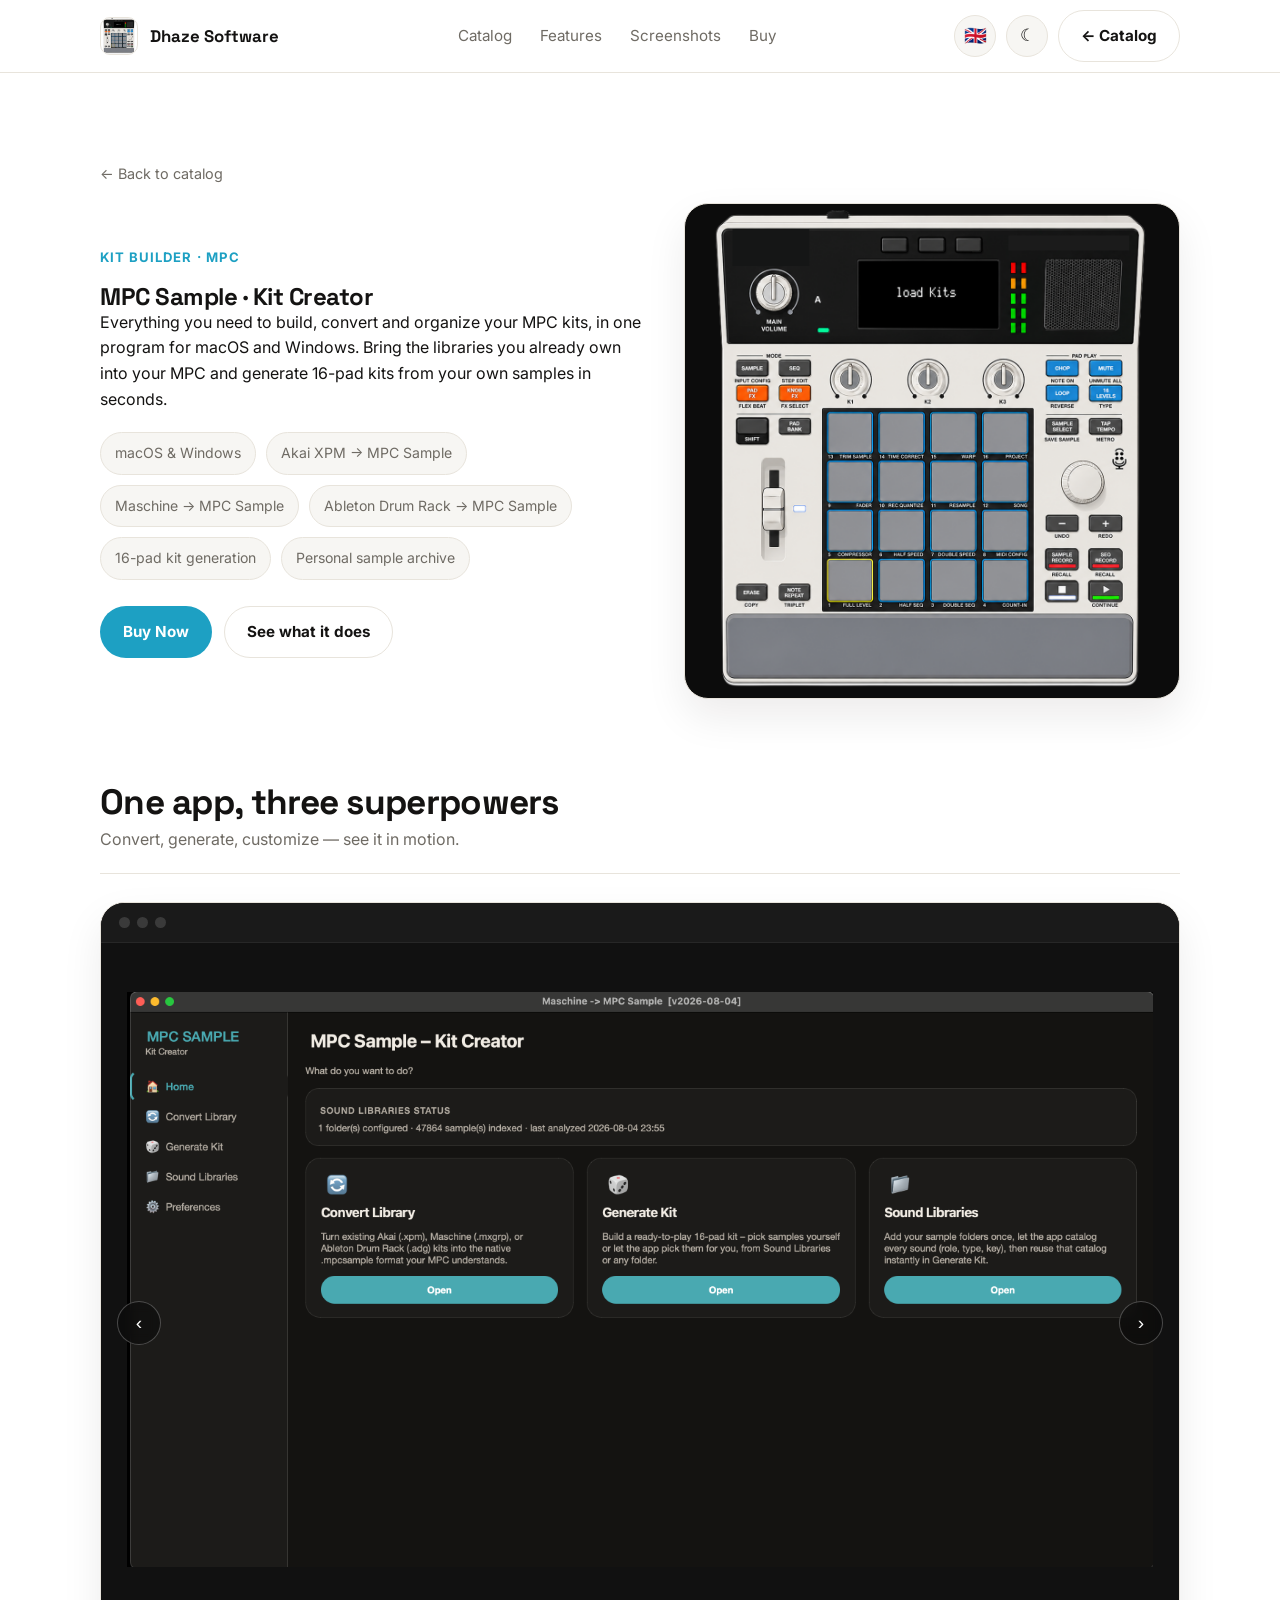
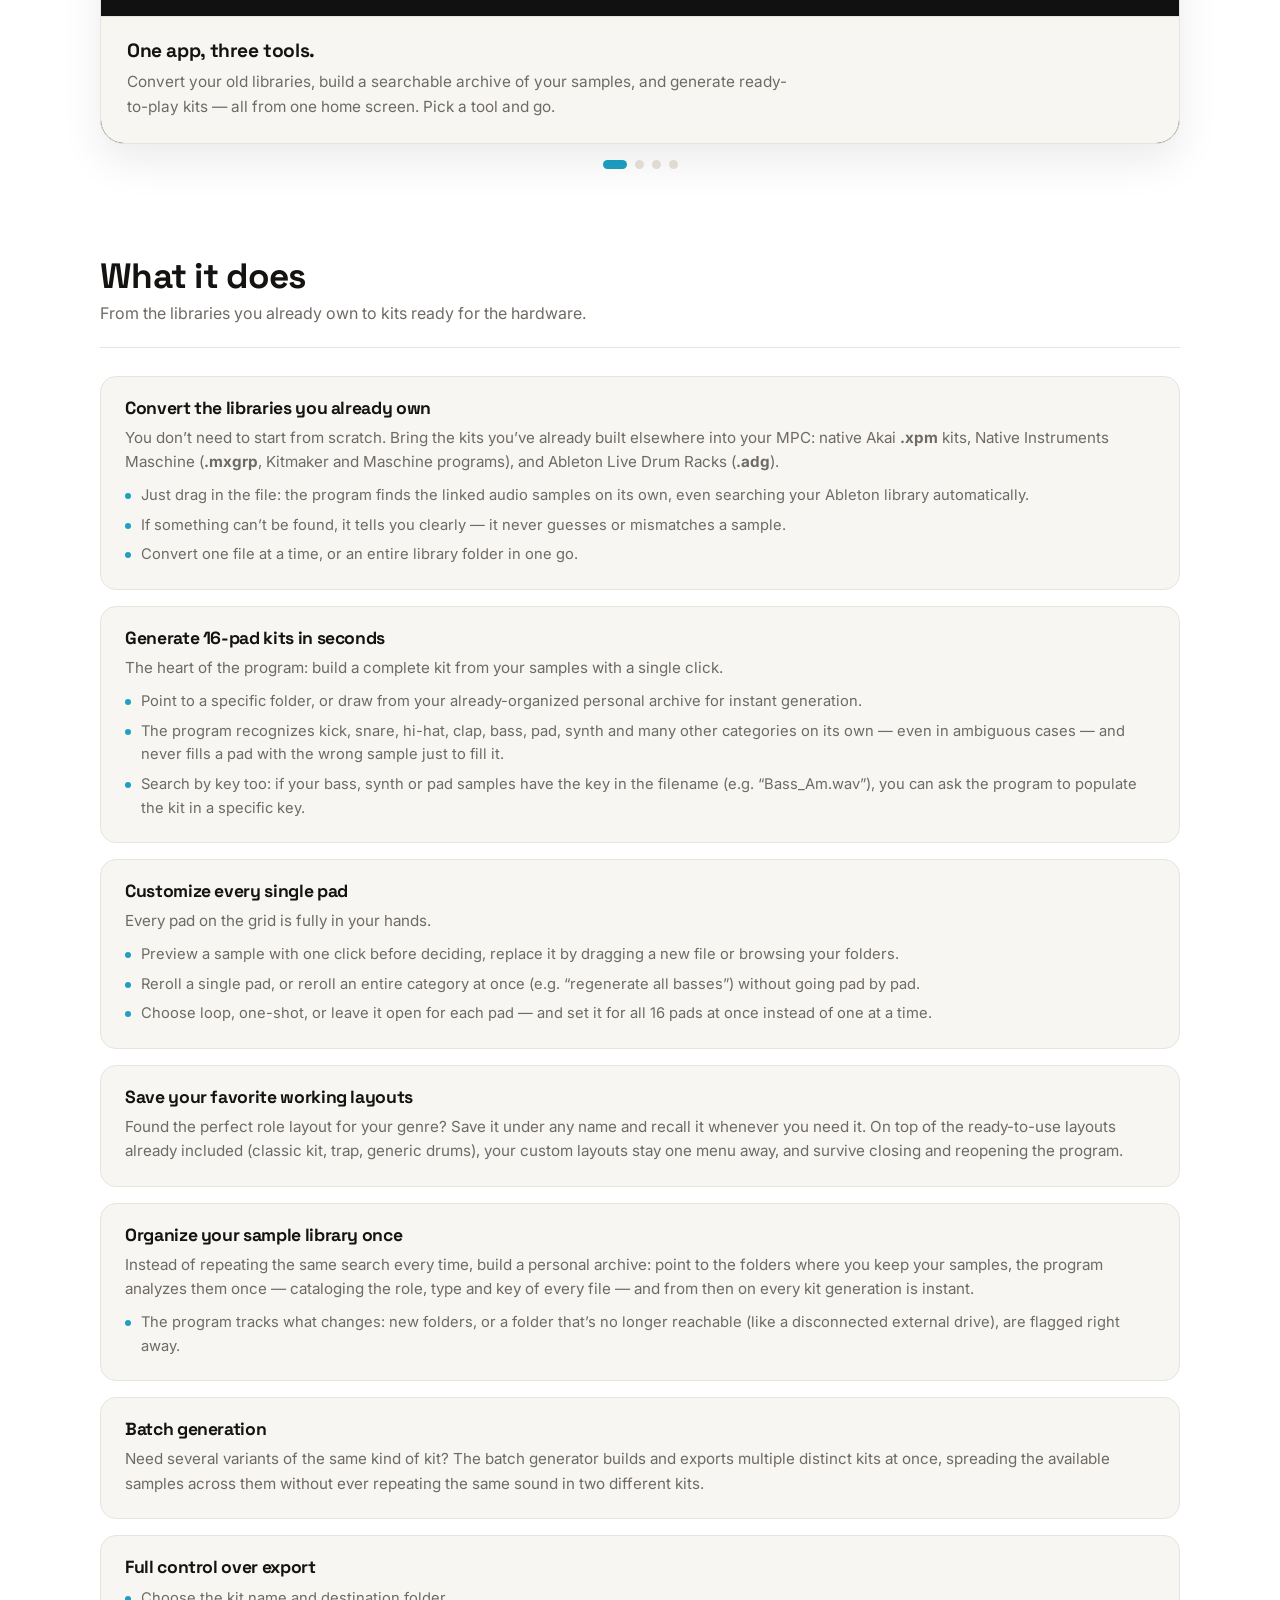
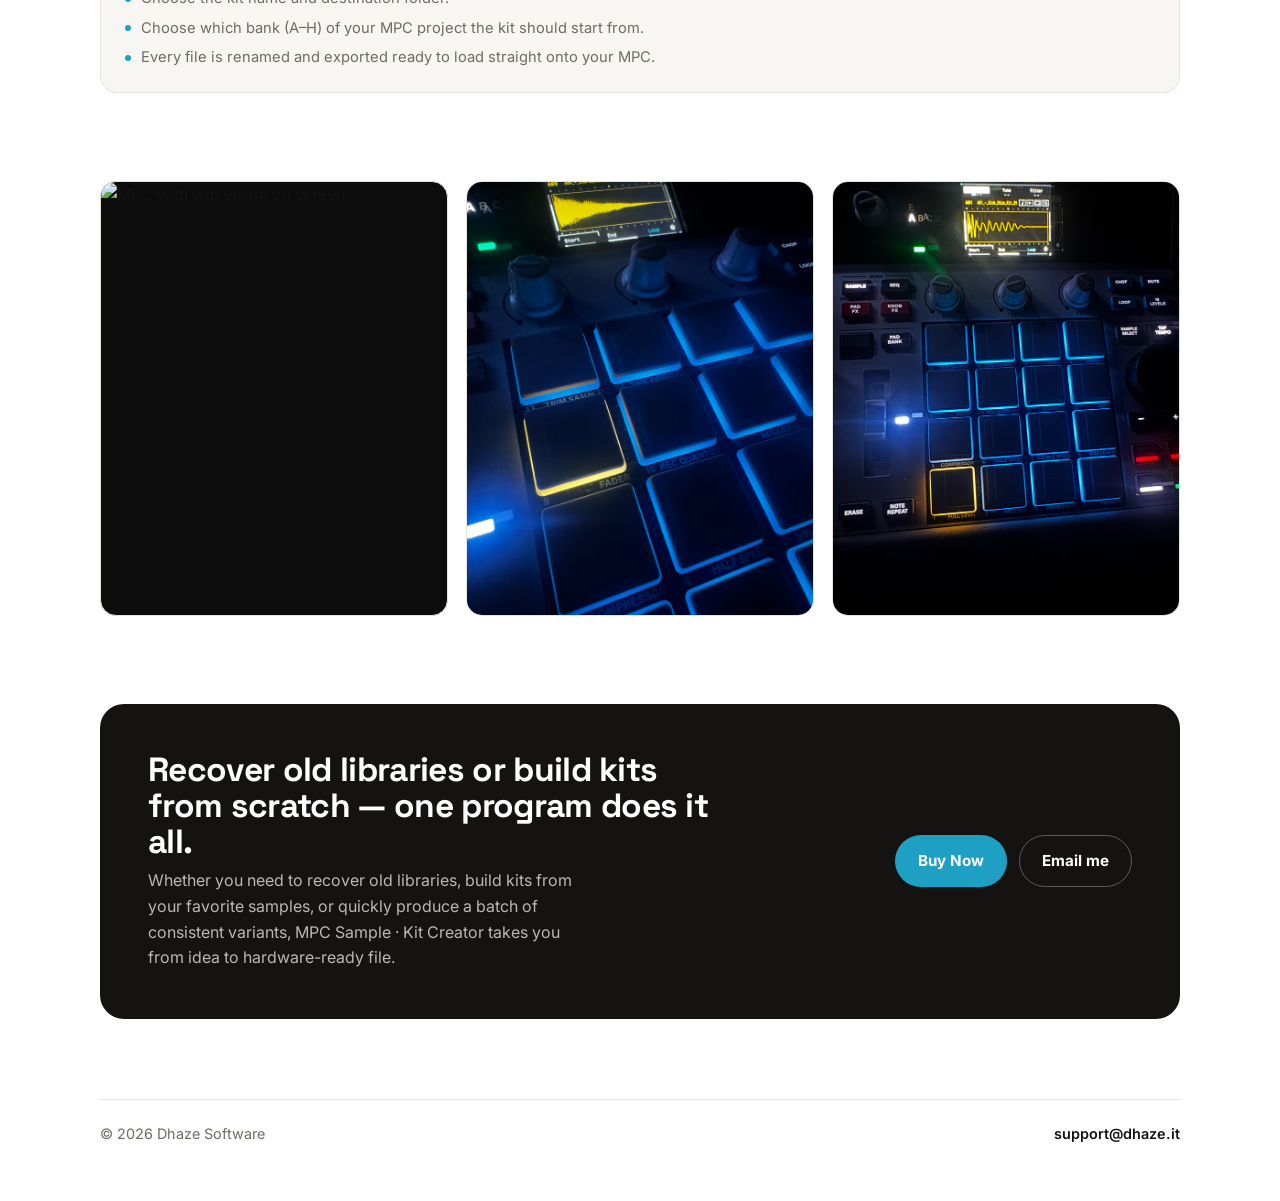
==== mpc-sample-kit-creator.html @ 211a7dbd "Add files via upload" ====
<!DOCTYPE html>
<html lang="en">
<head>
<meta charset="UTF-8" />
<meta name="viewport" content="width=device-width, initial-scale=1.0" />
<title>MPC Sample · Kit Creator — Dhaze Software</title>
<meta name="description" content="Convert libraries from Akai, Maschine and Ableton, generate 16-pad kits in seconds, and organize your sample archive for MPC. For macOS and Windows." />
<link rel="icon" href="assets/logo-mpc-sample-kitmaker.png" />
<link rel="preconnect" href="https://fonts.googleapis.com" />
<link rel="preconnect" href="https://fonts.gstatic.com" crossorigin />
<link href="https://fonts.googleapis.com/css2?family=Inter:wght@400;500;600;700&family=Space+Grotesk:wght@500;600;700&display=swap" rel="stylesheet" />
<link rel="stylesheet" href="style.css" />
<script>
  (function () {
    var saved = localStorage.getItem('theme');
    var theme = saved || (window.matchMedia('(prefers-color-scheme: dark)').matches ? 'dark' : 'light');
    document.documentElement.setAttribute('data-theme', theme);
  })();
</script>
</head>
<body>

<header class="site-header">
  <div class="container nav">
    <a class="brand" href="index.html">
      <img src="assets/logo-mpc-sample-kitmaker.png" alt="Logo" />
      <span>Dhaze Software</span>
    </a>
    <nav class="nav-links">
      <a href="index.html#catalog" data-i18n="common.catalog">Catalog</a>
      <a href="#features" data-i18n="nav.features">Features</a>
      <a href="#screenshots" data-i18n="nav.screenshots">Screenshots</a>
      <a href="#buy" data-i18n="nav.buy">Buy</a>
    </nav>
    <div class="nav-actions">
      <div id="lang-switcher"></div>
      <button class="theme-toggle" id="theme-toggle" type="button" data-i18n-aria="common.themeToggle" aria-label="Toggle dark mode">☾</button>
      <a class="btn btn-outline" href="index.html" data-i18n="common.backCatalog">← Catalog</a>
    </div>
  </div>
</header>

<main>

  <section class="product-hero">
    <div class="container">
      <a class="back-link" href="index.html#catalog" data-i18n="common.backToCatalog">← Back to catalog</a>
      <div class="product-hero-grid">
        <div>
          <div class="kicker" data-i18n="product.hero.kicker">Kit builder · MPC</div>
          <h1>MPC Sample · Kit Creator</h1>
          <p class="lead" data-i18n="product.hero.lead">
            Everything you need to build, convert and organize your MPC kits,
            in one program for macOS and Windows. Bring the libraries you
            already own into your MPC and generate 16-pad kits from your own
            samples in seconds.
          </p>
          <div class="meta-row">
            <span data-i18n="product.meta.macwin">macOS &amp; Windows</span>
            <span data-i18n="product.meta.akai">Akai XPM → MPC Sample</span>
            <span data-i18n="product.meta.maschine">Maschine → MPC Sample</span>
            <span data-i18n="product.meta.ableton">Ableton Drum Rack → MPC Sample</span>
            <span data-i18n="product.meta.kitgen">16-pad kit generation</span>
            <span data-i18n="product.meta.archive">Personal sample archive</span>
          </div>

          <!-- ============================================================
               BUY NOW — opens checkout.html, the purchase page where the
               buyer chooses PayPal (direct) or Bandcamp. Nothing downloads
               automatically from this page anymore.
               To change price/currency/product name/code word/links, edit
               the query string below. All params must stay URL-encoded.
               ============================================================ -->
          <div class="btn-row">
            <a class="btn btn-accent" href="checkout.html?product=MPC%20Sample%20Kit%20Creator&price=29&currency=EUR&paypal=https%3A%2F%2Fpaypal.me%2Fdhaze909%2F29EUR&bandcamp=https%3A%2F%2Fdhaze909.bandcamp.com%2F&back=mpc-sample-kit-creator.html&code=PizzaMPC" data-i18n="common.buyNow">
              Buy Now
            </a>
            <a class="btn btn-outline" href="#features" data-i18n="product.btn.seeWhatItDoes">See what it does</a>
          </div>
        </div>
        <div class="cover-frame">
          <img src="assets/logo-mpc-sample-kitmaker.png" alt="MPC Sample Kit Creator" />
        </div>
      </div>
    </div>
  </section>

  <section class="section" id="screenshots">
    <div class="container">
      <div class="section-head">
        <div>
          <h2 data-i18n="product.screenshots.title">One app, three superpowers</h2>
          <p data-i18n="product.screenshots.subtitle">Convert, generate, customize — see it in motion.</p>
        </div>
      </div>

      <div class="gallery">
        <div class="gallery-window">
          <div class="bar"><span></span><span></span><span></span></div>
          <div class="gallery-stage" id="gallery-stage">
            <!-- Slides are rendered by the script at the bottom of this file
                 from the SLIDES array. To add more screenshots later, just
                 add an entry to SLIDES — no other change needed. -->
          </div>
          <button class="gallery-arrow prev" id="gallery-prev" type="button" data-i18n-aria="product.gallery.prevAria" aria-label="Previous screenshot">‹</button>
          <button class="gallery-arrow next" id="gallery-next" type="button" data-i18n-aria="product.gallery.nextAria" aria-label="Next screenshot">›</button>
          <div class="gallery-caption" id="gallery-caption"></div>
        </div>
        <div class="gallery-dots" id="gallery-dots"></div>
      </div>

      <!-- VIDEO_PLACEHOLDER: a short tutorial video will go right here,
           directly under the gallery. Drop the embed/player markup in this
           spot when it's ready — no other section needs to change. -->

    </div>
  </section>

  <section class="section" id="features">
    <div class="container">
      <div class="section-head">
        <div>
          <h2 data-i18n="product.features.title">What it does</h2>
          <p data-i18n="product.features.subtitle">From the libraries you already own to kits ready for the hardware.</p>
        </div>
      </div>

      <div class="feature-list">

        <article class="feature-item">
          <h3 data-i18n="product.feature1.title">Convert the libraries you already own</h3>
          <p data-i18n-html="product.feature1.body">
            You don't need to start from scratch. Bring the kits you've already
            built elsewhere into your MPC: native Akai <strong>.xpm</strong> kits,
            Native Instruments Maschine (<strong>.mxgrp</strong>, Kitmaker and
            Maschine programs), and Ableton Live Drum Racks (<strong>.adg</strong>).
          </p>
          <ul>
            <li data-i18n="product.feature1.li1">Just drag in the file: the program finds the linked audio samples on its own, even searching your Ableton library automatically.</li>
            <li data-i18n="product.feature1.li2">If something can't be found, it tells you clearly — it never guesses or mismatches a sample.</li>
            <li data-i18n="product.feature1.li3">Convert one file at a time, or an entire library folder in one go.</li>
          </ul>
        </article>

        <article class="feature-item">
          <h3 data-i18n="product.feature2.title">Generate 16-pad kits in seconds</h3>
          <p data-i18n="product.feature2.body">The heart of the program: build a complete kit from your samples with a single click.</p>
          <ul>
            <li data-i18n="product.feature2.li1">Point to a specific folder, or draw from your already-organized personal archive for instant generation.</li>
            <li data-i18n="product.feature2.li2">The program recognizes kick, snare, hi-hat, clap, bass, pad, synth and many other categories on its own — even in ambiguous cases — and never fills a pad with the wrong sample just to fill it.</li>
            <li data-i18n="product.feature2.li3">Search by key too: if your bass, synth or pad samples have the key in the filename (e.g. "Bass_Am.wav"), you can ask the program to populate the kit in a specific key.</li>
          </ul>
        </article>

        <article class="feature-item">
          <h3 data-i18n="product.feature3.title">Customize every single pad</h3>
          <p data-i18n="product.feature3.body">Every pad on the grid is fully in your hands.</p>
          <ul>
            <li data-i18n="product.feature3.li1">Preview a sample with one click before deciding, replace it by dragging a new file or browsing your folders.</li>
            <li data-i18n="product.feature3.li2">Reroll a single pad, or reroll an entire category at once (e.g. "regenerate all basses") without going pad by pad.</li>
            <li data-i18n="product.feature3.li3">Choose loop, one-shot, or leave it open for each pad — and set it for all 16 pads at once instead of one at a time.</li>
          </ul>
        </article>

        <article class="feature-item">
          <h3 data-i18n="product.feature4.title">Save your favorite working layouts</h3>
          <p data-i18n="product.feature4.body">
            Found the perfect role layout for your genre? Save it under any name
            and recall it whenever you need it. On top of the ready-to-use layouts
            already included (classic kit, trap, generic drums), your custom
            layouts stay one menu away, and survive closing and reopening the
            program.
          </p>
        </article>

        <article class="feature-item">
          <h3 data-i18n="product.feature5.title">Organize your sample library once</h3>
          <p data-i18n="product.feature5.body">
            Instead of repeating the same search every time, build a personal
            archive: point to the folders where you keep your samples, the
            program analyzes them once — cataloging the role, type and key of
            every file — and from then on every kit generation is instant.
          </p>
          <ul>
            <li data-i18n="product.feature5.li1">The program tracks what changes: new folders, or a folder that's no longer reachable (like a disconnected external drive), are flagged right away.</li>
          </ul>
        </article>

        <article class="feature-item">
          <h3 data-i18n="product.feature6.title">Batch generation</h3>
          <p data-i18n="product.feature6.body">
            Need several variants of the same kind of kit? The batch generator
            builds and exports multiple distinct kits at once, spreading the
            available samples across them without ever repeating the same sound
            in two different kits.
          </p>
        </article>

        <article class="feature-item">
          <h3 data-i18n="product.feature7.title">Full control over export</h3>
          <ul>
            <li data-i18n="product.feature7.li1">Choose the kit name and destination folder.</li>
            <li data-i18n="product.feature7.li2">Choose which bank (A–H) of your MPC project the kit should start from.</li>
            <li data-i18n="product.feature7.li3">Every file is renamed and exported ready to load straight onto your MPC.</li>
          </ul>
        </article>

      </div>
    </div>
  </section>

  <section class="section">
    <div class="container">
      <div class="photo-strip">
        <figure><img src="assets/IMG_2386.jpg" alt="MPC with waveform on screen" loading="lazy" /></figure>
        <figure><img src="assets/IMG_2390.jpg" alt="MPC pads lit up, close-up" loading="lazy" /></figure>
        <figure><img src="assets/IMG_2391.jpg" alt="MPC pad grid and knobs" loading="lazy" /></figure>
      </div>
    </div>
  </section>

  <section class="section" id="buy">
    <div class="container">
      <div class="cta-band">
        <div>
          <h2 data-i18n="product.buy.title">Recover old libraries or build kits from scratch — one program does it all.</h2>
          <p data-i18n="product.buy.desc">
            Whether you need to recover old libraries, build kits from your
            favorite samples, or quickly produce a batch of consistent variants,
            MPC Sample · Kit Creator takes you from idea to hardware-ready file.
          </p>
        </div>
        <div class="btn-row" style="margin-top:0;">
          <a class="btn btn-accent" href="checkout.html?product=MPC%20Sample%20Kit%20Creator&price=29&currency=EUR&paypal=https%3A%2F%2Fpaypal.me%2Fdhaze909%2F29EUR&bandcamp=https%3A%2F%2Fdhaze909.bandcamp.com%2F&back=mpc-sample-kit-creator.html&code=PizzaMPC" data-i18n="common.buyNow">Buy Now</a>
          <a class="btn btn-outline" href="mailto:support@dhaze.it?subject=MPC%20Sample%20Kit%20Creator" data-i18n="product.buy.email">Email me</a>
        </div>
      </div>
    </div>
  </section>

</main>

<footer>
  <div class="container footer-row">
    <div>© <span id="year"></span> Dhaze Software</div>
    <div><a href="mailto:support@dhaze.it">support@dhaze.it</a></div>
  </div>
</footer>

<script src="i18n.js"></script>
<script>document.getElementById('year').textContent = new Date().getFullYear();</script>
<script>
  (function () {
    var btn = document.getElementById('theme-toggle');
    if (!btn) return;
    function sync() {
      btn.textContent = document.documentElement.getAttribute('data-theme') === 'dark' ? '☀' : '☾';
    }
    btn.addEventListener('click', function () {
      var next = document.documentElement.getAttribute('data-theme') === 'dark' ? 'light' : 'dark';
      document.documentElement.setAttribute('data-theme', next);
      localStorage.setItem('theme', next);
      sync();
    });
    sync();
  })();
</script>

<script>
  (function () {
    // ============================================================
    // SCREENSHOT GALLERY
    // Add more screenshots any time by adding an entry to SLIDES:
    //   { image: 'assets/your-file.png', alt: '...', title: '...', caption: '...' }
    // Everything else (dots, arrows, autoplay) updates automatically.
    // ============================================================
    // Each slide sources its text from i18n.js by key, so it's translated
    // automatically. To add a screenshot, add a new slideN key set to the
    // TRANSLATIONS object in i18n.js (alt/title/caption, in every language),
    // then add an entry here pointing to those keys.
    const SLIDES = [
      { image: 'assets/Screenshot%202026-08-05%20alle%2000.00.10.png', altKey: 'product.slide1.alt', titleKey: 'product.slide1.title', captionKey: 'product.slide1.caption' },
      { image: 'assets/Screenshot%202026-08-05%20alle%2000.00.22.png', altKey: 'product.slide2.alt', titleKey: 'product.slide2.title', captionKey: 'product.slide2.caption' },
      { image: 'assets/Screenshot%202026-08-05%20alle%2000.00.52.png', altKey: 'product.slide3.alt', titleKey: 'product.slide3.title', captionKey: 'product.slide3.caption' },
      { image: 'assets/Screenshot%202026-08-05%20alle%2000.00.37.png', altKey: 'product.slide4.alt', titleKey: 'product.slide4.title', captionKey: 'product.slide4.caption' }
    ];

    function tr(key) {
      return window.I18N ? window.I18N.t(key, window.I18N.getLang()) : key;
    }

    const stage = document.getElementById('gallery-stage');
    const captionBox = document.getElementById('gallery-caption');
    const dotsBox = document.getElementById('gallery-dots');
    const prevBtn = document.getElementById('gallery-prev');
    const nextBtn = document.getElementById('gallery-next');
    if (!stage) return;

    let current = 0;
    let timer = null;

    const imgEls = [];

    SLIDES.forEach((slide, i) => {
      const el = document.createElement('div');
      el.className = 'gallery-slide' + (i === 0 ? ' active' : '');
      const img = document.createElement('img');
      img.src = slide.image;
      img.alt = tr(slide.altKey);
      img.loading = 'lazy';
      el.appendChild(img);
      stage.appendChild(el);
      imgEls.push(img);

      const dot = document.createElement('button');
      dot.type = 'button';
      dot.className = 'gallery-dot' + (i === 0 ? ' active' : '');
      dot.setAttribute('aria-label', tr('common.goToSlide').replace('{n}', i + 1));
      dot.addEventListener('click', () => goTo(i));
      dotsBox.appendChild(dot);
    });

    const slideEls = stage.querySelectorAll('.gallery-slide');
    const dotEls = dotsBox.querySelectorAll('.gallery-dot');

    function render() {
      slideEls.forEach((el, i) => el.classList.toggle('active', i === current));
      dotEls.forEach((el, i) => el.classList.toggle('active', i === current));
      captionBox.innerHTML = '<h3>' + tr(SLIDES[current].titleKey) + '</h3><p>' + tr(SLIDES[current].captionKey) + '</p>';
    }

    function refreshLangSensitiveParts() {
      imgEls.forEach((img, i) => { img.alt = tr(SLIDES[i].altKey); });
      dotEls.forEach((dot, i) => { dot.setAttribute('aria-label', tr('common.goToSlide').replace('{n}', i + 1)); });
      render();
    }

    document.addEventListener('langchange', refreshLangSensitiveParts);

    function goTo(i) {
      current = (i + SLIDES.length) % SLIDES.length;
      render();
      restart();
    }

    function next() { goTo(current + 1); }
    function prev() { goTo(current - 1); }

    function restart() {
      if (timer) clearInterval(timer);
      timer = setInterval(next, 4500);
    }

    prevBtn.addEventListener('click', prev);
    nextBtn.addEventListener('click', next);
    render();
    restart();
  })();
</script>
</body>
</html>
---- style.css ----
/* =========================================================
   Design system — stile minimale Bandcamp / Gumroad
   Un solo foglio di stile condiviso da tutte le pagine del sito.
   ========================================================= */

:root{
  --bg:#ffffff;
  --surface:#f7f6f3;
  --surface-2:#f0eee8;
  --ink:#141312;
  --muted:#6f6b64;
  --faint:#9a958c;
  --line:#e8e4dc;
  --accent:#1da0c3;
  --accent-ink:#ffffff;
  --accent-soft:#e4f4f8;
  --contrast-bg:#141312;
  --contrast-ink:#ffffff;
  --radius-sm:10px;
  --radius-md:16px;
  --radius-lg:24px;
  --shadow-sm:0 2px 10px rgba(20,19,18,.05);
  --shadow-md:0 18px 40px rgba(20,19,18,.08);
  --maxw:1080px;
  --font-body:'Inter', -apple-system, BlinkMacSystemFont, 'Segoe UI', Helvetica, Arial, sans-serif;
  --font-display:'Space Grotesk', var(--font-body);
}

/* ---------- dark theme ---------- */
[data-theme="dark"]{
  --bg:#131211;
  --surface:#1c1b18;
  --surface-2:#242220;
  --ink:#f3f1ec;
  --muted:#aca79e;
  --faint:#78736a;
  --line:rgba(243,241,236,.12);
  --accent:#3fc4e0;
  --accent-ink:#08181b;
  --accent-soft:rgba(63,196,224,.16);
  --contrast-bg:#050505;
  --contrast-ink:#ffffff;
  --shadow-sm:0 4px 16px rgba(0,0,0,.35);
  --shadow-md:0 22px 54px rgba(0,0,0,.5);
}

*{ box-sizing:border-box; }
html{ scroll-behavior:smooth; }
body{
  margin:0;
  background:var(--bg);
  color:var(--ink);
  font-family:var(--font-body);
  line-height:1.6;
  -webkit-font-smoothing:antialiased;
  transition:background .2s ease, color .2s ease;
}
img{ max-width:100%; display:block; }
a{ color:inherit; text-decoration:none; }
h1,h2,h3,h4{ font-family:var(--font-display); letter-spacing:-.02em; line-height:1.08; margin:0; }
p{ margin:0; }
ul{ margin:0; padding:0; list-style:none; }

.container{ width:min(calc(100% - 40px), var(--maxw)); margin:0 auto; }

/* ---------- header ---------- */
.site-header{
  position:sticky; top:0; z-index:30;
  background:color-mix(in srgb, var(--bg) 88%, transparent);
  backdrop-filter:blur(10px);
  border-bottom:1px solid var(--line);
}
.nav{
  display:flex; align-items:center; justify-content:space-between;
  min-height:72px; gap:20px;
}
.brand{ display:flex; align-items:center; gap:12px; font-weight:700; font-family:var(--font-display); font-size:1.05rem; }
.brand img{
  width:38px; height:38px; object-fit:cover; border-radius:10px;
  border:1px solid var(--line);
}
.nav-links{ display:flex; gap:28px; font-size:.95rem; color:var(--muted); }
.nav-links a:hover{ color:var(--ink); }
.nav-actions{ display:flex; align-items:center; gap:10px; }

.theme-toggle{
  width:42px; height:42px; border-radius:50%; border:1px solid var(--line);
  background:var(--surface); color:var(--ink); cursor:pointer;
  display:grid; place-items:center; font-size:1.05rem; line-height:1;
  transition:.15s ease;
}
.theme-toggle:hover{ border-color:var(--accent); color:var(--accent); }

/* ---------- language switcher ---------- */
.lang-switcher{ position:relative; }
.lang-btn{
  width:42px; height:42px; border-radius:50%; border:1px solid var(--line);
  background:var(--surface); cursor:pointer;
  display:grid; place-items:center; font-size:1.15rem; line-height:1;
  transition:.15s ease;
}
.lang-btn:hover{ border-color:var(--accent); }
.lang-menu{
  position:absolute; top:calc(100% + 8px); right:0; z-index:40;
  background:var(--surface); border:1px solid var(--line); border-radius:14px;
  box-shadow:var(--shadow-md); padding:6px; min-width:168px;
  display:flex; flex-direction:column; gap:2px;
  opacity:0; visibility:hidden; transform:translateY(-6px);
  transition:.15s ease;
}
.lang-switcher.open .lang-menu{ opacity:1; visibility:visible; transform:translateY(0); }
.lang-option{
  display:flex; align-items:center; gap:10px; width:100%;
  padding:9px 10px; border-radius:9px; border:none; background:transparent;
  color:var(--ink); font-family:inherit; font-size:.9rem; font-weight:600;
  text-align:left; cursor:pointer; transition:.12s ease;
}
.lang-option:hover{ background:var(--surface-2); }
.lang-option.active{ background:var(--accent-soft); color:var(--accent); }
.lang-flag{ font-size:1.1rem; line-height:1; }

/* ---------- buttons ---------- */
.btn{
  display:inline-flex; align-items:center; justify-content:center; gap:8px;
  padding:13px 22px; border-radius:999px; font-weight:700; font-size:.95rem;
  border:1px solid transparent; cursor:pointer; transition:.15s ease;
}
.btn-primary{ background:var(--contrast-bg); color:var(--contrast-ink); }
.btn-primary:hover{ filter:brightness(1.2); transform:translateY(-1px); }
.btn-outline{ background:transparent; border-color:var(--line); color:var(--ink); }
.btn-outline:hover{ border-color:var(--ink); }
.btn-accent{ background:var(--accent); color:var(--accent-ink); }
.btn-accent:hover{ filter:brightness(.94); transform:translateY(-1px); }

/* ---------- hero ---------- */
.hero{ padding:clamp(56px,9vw,104px) 0 48px; }
.kicker{
  display:inline-flex; align-items:center; gap:8px;
  font-size:.82rem; font-weight:700; letter-spacing:.08em; text-transform:uppercase;
  color:var(--accent); margin-bottom:16px;
}
.hero h1{ font-size:clamp(2.4rem,5.4vw,4rem); max-width:16ch; }
.hero p.lead{
  margin-top:18px; color:var(--muted); font-size:1.08rem; max-width:56ch;
}

/* ---------- section head ---------- */
.section{ padding:44px 0; }
.section-head{
  display:flex; align-items:flex-end; justify-content:space-between; gap:20px;
  margin-bottom:28px; border-bottom:1px solid var(--line); padding-bottom:20px;
}
.section-head h2{ font-size:clamp(1.6rem,3vw,2.2rem); }
.section-head p{ color:var(--muted); margin-top:6px; }

/* ---------- product grid ---------- */
.product-grid{
  display:grid; grid-template-columns:repeat(3,1fr); gap:22px;
}
.product-card{
  display:flex; flex-direction:column;
  background:var(--surface);
  border:1px solid var(--line);
  border-radius:var(--radius-lg);
  overflow:hidden;
  transition:.18s ease;
}
a.product-card:hover{
  transform:translateY(-4px);
  box-shadow:var(--shadow-md);
  border-color:#d8d3c8;
}
.product-card .art{
  position:relative;
  aspect-ratio:1/1; width:100%; overflow:hidden; background:#101010;
  border-bottom:1px solid var(--line);
}
.product-card .art img{ width:100%; height:100%; object-fit:cover; }
.price-badge{
  position:absolute; top:14px; right:14px; z-index:2;
  padding:7px 13px; border-radius:999px; font-weight:700; font-size:.85rem;
  background:rgba(20,19,18,.85); color:#fff; backdrop-filter:blur(6px);
}
.product-card .art.placeholder-art{
  display:grid; place-items:center; color:var(--faint);
  font-size:2.4rem; font-family:var(--font-display); background:var(--surface-2);
}
.product-info{ padding:20px 22px 24px; display:flex; flex-direction:column; gap:10px; flex:1; }
.product-info h3{ font-size:1.15rem; }
.product-info p{ color:var(--muted); font-size:.93rem; }
.tag{
  align-self:flex-start; margin-top:auto;
  padding:6px 12px; border-radius:999px; font-size:.78rem; font-weight:700;
  background:var(--accent-soft); color:#0d6b80; letter-spacing:.01em;
}
.tag-row{ display:flex; flex-wrap:wrap; gap:8px; margin-top:auto; }
.tag-row .tag{ margin-top:0; }
.product-card.placeholder{ opacity:.75; }
.product-card.placeholder .product-info p{ color:var(--faint); }

/* ---------- about / info ---------- */
.about-grid{ display:grid; grid-template-columns:1.1fr .9fr; gap:32px; align-items:start; }
.about-card{
  background:var(--surface); border:1px solid var(--line); border-radius:var(--radius-lg);
  padding:26px;
}
.about-card h3{ font-size:1.05rem; margin-bottom:8px; }
.about-card p{ color:var(--muted); font-size:.95rem; }

/* ---------- contact form ---------- */
.contact-form{
  display:grid; gap:18px; max-width:560px;
  background:var(--surface); border:1px solid var(--line); border-radius:var(--radius-lg);
  padding:28px;
}
.form-row{ display:grid; gap:8px; }
.form-row label{ font-size:.88rem; font-weight:700; color:var(--muted); }
.form-row input, .form-row textarea{
  font:inherit; font-size:.96rem; color:var(--ink); background:var(--bg);
  border:1px solid var(--line); border-radius:var(--radius-sm); padding:12px 14px;
  resize:vertical; transition:.15s ease;
}
.form-row input:focus, .form-row textarea:focus{
  outline:none; border-color:var(--accent); box-shadow:0 0 0 3px var(--accent-soft);
}
.contact-form .btn{ justify-self:start; }
.form-status{ font-size:.9rem; margin:0; min-height:1.2em; }
.form-status.ok{ color:#1a8a4a; }
[data-theme="dark"] .form-status.ok{ color:#4fd487; }
.form-status.err{ color:#c0392b; }
[data-theme="dark"] .form-status.err{ color:#ff8a75; }

/* ---------- footer ---------- */
footer{ padding:36px 0 56px; }
.footer-row{
  border-top:1px solid var(--line); padding-top:22px;
  display:flex; justify-content:space-between; flex-wrap:wrap; gap:14px;
  color:var(--muted); font-size:.9rem;
}
.footer-row a{ color:var(--ink); font-weight:600; }
.footer-row a:hover{ color:var(--accent); }

/* ---------- product detail page ---------- */
.product-hero{ padding:clamp(48px,8vw,88px) 0 40px; }
.product-hero-grid{ display:grid; grid-template-columns:1.05fr .95fr; gap:36px; align-items:center; }
.cover-frame{
  border:1px solid var(--line); border-radius:var(--radius-lg); overflow:hidden;
  background:#0c0c0c; box-shadow:var(--shadow-md); aspect-ratio:1/1;
}
.cover-frame img{ width:100%; height:100%; object-fit:cover; }
.back-link{ display:inline-flex; align-items:center; gap:8px; color:var(--muted); font-size:.9rem; margin-bottom:18px; }
.back-link:hover{ color:var(--ink); }
.meta-row{ display:flex; flex-wrap:wrap; gap:10px; margin-top:20px; }
.meta-row span{
  padding:9px 14px; border-radius:999px; background:var(--surface); border:1px solid var(--line);
  font-size:.88rem; color:var(--muted);
}
.btn-row{ display:flex; align-items:center; gap:12px; flex-wrap:wrap; margin-top:26px; }
.note-text{ color:var(--muted); font-size:.85rem; margin-top:12px; }
.price{ font-family:var(--font-display); font-weight:700; font-size:1.4rem; }
.price small{ font-family:var(--font-body); font-weight:500; color:var(--muted); font-size:.85rem; }

/* ---------- callout (visible delivery info) ---------- */
.callout{
  margin-top:20px; padding:18px 20px; border-radius:var(--radius-md);
  background:var(--accent-soft); border:1px solid rgba(29,160,195,.28);
  font-size:.93rem; color:var(--ink); display:flex; gap:12px; align-items:flex-start;
}
.callout .callout-icon{
  flex:none; width:26px; height:26px; border-radius:50%; background:var(--accent);
  color:#fff; display:grid; place-items:center; font-size:.85rem; font-weight:700;
}
.callout strong{ color:var(--ink); }
.callout p{ color:var(--ink); }
.callout p{ margin:0; }

/* ---------- checkout / pre-payment instructions page ---------- */
.step-list{ display:grid; gap:16px; counter-reset:step; }
.step-card{
  display:flex; gap:18px; align-items:flex-start;
  border:1px solid var(--line); border-radius:var(--radius-md); background:var(--surface);
  padding:22px 24px;
}
.step-num{
  flex:none; width:36px; height:36px; border-radius:50%; background:var(--contrast-bg); color:var(--contrast-ink);
  display:grid; place-items:center; font-family:var(--font-display); font-weight:700;
}
.step-card h3{ font-size:1.05rem; margin-bottom:6px; }
.step-card p{ color:var(--muted); font-size:.94rem; }
.step-card code, .step-card strong.highlight{
  display:inline-block; margin-top:6px; padding:6px 10px; border-radius:8px;
  background:var(--surface-2); border:1px solid var(--line); font-family:var(--font-display);
  font-weight:600; color:var(--ink);
}
.feature-list{ display:grid; gap:16px; }
.feature-item{
  border:1px solid var(--line); border-radius:var(--radius-md); background:var(--surface);
  padding:22px 24px;
}
.feature-item h3{ font-size:1.1rem; margin-bottom:8px; }
.feature-item p{ color:var(--muted); font-size:.95rem; }
.feature-item ul{ margin-top:10px; display:grid; gap:6px; }
.feature-item li{ color:var(--muted); font-size:.92rem; padding-left:16px; position:relative; }
.feature-item li::before{
  content:''; position:absolute; left:0; top:.6em; width:6px; height:6px; border-radius:50%;
  background:var(--accent);
}
.photo-strip{ display:grid; grid-template-columns:repeat(3,1fr); gap:18px; }
.photo-strip figure{
  margin:0; border-radius:var(--radius-md); overflow:hidden; border:1px solid var(--line);
  aspect-ratio:4/5; background:#0c0c0c;
}
.photo-strip img{ width:100%; height:100%; object-fit:cover; }

/* ---------- screenshot gallery (auto-rotating, real product UI) ---------- */
.gallery-window{
  position:relative; border-radius:var(--radius-lg); overflow:hidden;
  border:1px solid var(--line); background:#111; box-shadow:var(--shadow-md);
}
.gallery-window .bar{
  position:relative; z-index:2; display:flex; gap:7px; padding:14px 18px;
  background:#1a1a1a; border-bottom:1px solid rgba(255,255,255,.06);
}
.gallery-window .bar span{ width:11px; height:11px; border-radius:50%; background:#3a3a3a; }
.gallery-stage{ position:relative; aspect-ratio:16/10; background:#111; }
.gallery-slide{
  position:absolute; inset:0; display:flex; align-items:center; justify-content:center;
  opacity:0; transition:opacity .7s ease; padding:26px;
}
.gallery-slide.active{ opacity:1; z-index:1; }
.gallery-slide img{ max-width:100%; max-height:100%; object-fit:contain; }
.gallery-arrow{
  position:absolute; top:50%; transform:translateY(-50%); z-index:3;
  width:44px; height:44px; border-radius:50%; border:1px solid rgba(255,255,255,.25);
  background:rgba(10,10,10,.55); color:#fff; display:grid; place-items:center; cursor:pointer;
  font-size:1.2rem; line-height:1; backdrop-filter:blur(6px); transition:.15s ease;
}
.gallery-arrow:hover{ background:rgba(10,10,10,.8); }
.gallery-arrow.prev{ left:16px; }
.gallery-arrow.next{ right:16px; }
.gallery-caption{ padding:24px 26px; background:var(--surface); border-top:1px solid var(--line); min-height:1px; }
.gallery-caption h3{ font-size:1.2rem; margin-bottom:8px; }
.gallery-caption p{ color:var(--muted); font-size:.96rem; max-width:66ch; margin:0; }
.gallery-dots{ display:flex; gap:8px; margin-top:16px; justify-content:center; }
.gallery-dot{
  width:9px; height:9px; border-radius:999px; background:var(--line); border:none; cursor:pointer;
  padding:0; transition:.2s ease;
}
.gallery-dot.active{ background:var(--accent); width:24px; }
@media (max-width:640px){
  .gallery-arrow{ width:36px; height:36px; font-size:1rem; }
  .gallery-caption{ padding:18px; }
}
.cta-band{
  background:var(--contrast-bg); color:var(--contrast-ink); border-radius:var(--radius-lg);
  padding:clamp(28px,5vw,48px); display:flex; align-items:center; justify-content:space-between;
  gap:24px; flex-wrap:wrap;
}
.cta-band h2{ font-size:clamp(1.5rem,3vw,2.1rem); color:var(--contrast-ink); max-width:26ch; }
.cta-band p{ color:rgba(255,255,255,.7); margin-top:8px; max-width:44ch; }
.cta-band .btn-outline{ border-color:rgba(255,255,255,.3); color:#fff; }
.cta-band .btn-outline:hover{ border-color:#fff; }

/* ---------- checkout (two-column purchase page) ---------- */
.checkout-grid{
  display:grid; grid-template-columns:1fr 340px; gap:44px; align-items:start;
}
.checkout-form{ display:grid; gap:26px; }
.checkout-form > h2{ font-size:clamp(1.35rem,2.6vw,1.7rem); }

.field{ display:grid; gap:8px; }
.field label{ font-size:.88rem; font-weight:700; color:var(--muted); }
.field input, .field select{
  font:inherit; font-size:.96rem; color:var(--ink); background:var(--bg);
  border:1px solid var(--line); border-radius:var(--radius-sm); padding:12px 14px;
  transition:.15s ease;
}
.field select{ appearance:none; cursor:pointer;
  background-image:url("data:image/svg+xml;utf8,<svg xmlns='http://www.w3.org/2000/svg' viewBox='0 0 20 20' fill='none'><path d='M5 7l5 5 5-5' stroke='%236f6b64' stroke-width='1.6' stroke-linecap='round' stroke-linejoin='round'/></svg>");
  background-repeat:no-repeat; background-position:right 14px center; padding-right:36px;
}
.field input:focus, .field select:focus{
  outline:none; border-color:var(--accent); box-shadow:0 0 0 3px var(--accent-soft);
}
.field-hint{ font-size:.82rem; color:var(--faint); }

.payment-card .field{ padding-top:2px; }

.revolut-qr-block{
  display:flex; flex-direction:column; align-items:center; gap:10px;
  padding:18px; border-radius:var(--radius-md); background:#111;
}
.revolut-qr-img{
  width:180px; height:180px; object-fit:contain; border-radius:var(--radius-sm);
}
.revolut-handle{ font-family:var(--font-display); font-weight:700; color:#fff; font-size:1rem; }

.payment-section{ display:grid; gap:12px; padding-top:22px; border-top:1px solid var(--line); }
.payment-section > h3{ font-size:.82rem; font-weight:700; color:var(--muted); text-transform:uppercase; letter-spacing:.06em; margin-bottom:2px; }

.payment-option{
  display:flex; align-items:center; gap:16px;
  border:1px solid var(--line); border-radius:var(--radius-md); background:var(--surface);
  padding:18px 20px; transition:.15s ease;
}
.payment-option:hover{ border-color:var(--accent); transform:translateY(-1px); box-shadow:var(--shadow-sm); }
.payment-badge{
  flex:none; padding:8px 14px; border-radius:999px; font-weight:800; font-size:.8rem; letter-spacing:.01em;
}
.payment-badge--paypal{ background:#003087; color:#fff; }
.payment-badge--bandcamp{ background:var(--accent); color:var(--accent-ink); }
.payment-badge--revolut{ background:#000000; color:#fff; }
.payment-option-text{ display:flex; flex-direction:column; gap:3px; flex:1; }
.payment-option-text strong{ font-size:1rem; color:var(--ink); }
.payment-option-text span{ font-size:.86rem; color:var(--muted); }
.payment-option-arrow{ flex:none; color:var(--faint); font-size:1.2rem; transition:.15s ease; }
.payment-option:hover .payment-option-arrow{ color:var(--accent); transform:translateX(3px); }

.payment-card{
  border:1px solid var(--line); border-radius:var(--radius-md); background:var(--surface);
  padding:20px 22px; display:grid; gap:14px;
}
.payment-card-head{ display:flex; align-items:center; gap:16px; }
.payment-instructions{ font-size:.87rem; color:var(--muted); line-height:1.55; margin:0; }
.payment-card .payment-note{ margin:0; }
.payment-card-cta{ justify-self:start; }

.payment-note{
  display:flex; align-items:center; gap:10px; flex-wrap:wrap;
  margin:-2px 0 4px; padding:11px 14px; border-radius:var(--radius-sm);
  background:var(--accent-soft); font-size:.85rem; color:var(--ink);
}
.payment-note code{
  font-family:var(--font-display); font-weight:700; background:var(--bg);
  border:1px solid var(--line); border-radius:6px; padding:3px 8px;
}
.copy-btn{
  border:1px solid var(--line); background:var(--bg); color:var(--ink);
  border-radius:999px; padding:5px 12px; font-size:.78rem; font-weight:700; cursor:pointer;
  transition:.15s ease; margin-left:auto;
}
.copy-btn:hover{ border-color:var(--accent); color:var(--accent); }

.delivery-note{ font-size:.85rem; color:var(--muted); line-height:1.65; }
.help-note{ font-size:.85rem; color:var(--faint); }
.help-note a{ color:var(--accent); font-weight:600; }

.checkout-summary{ position:sticky; top:96px; }
.summary-card{
  border:1px solid var(--line); border-radius:var(--radius-lg); background:var(--surface);
  padding:22px; display:grid; gap:14px;
}
.summary-thumb{
  border-radius:var(--radius-md); overflow:hidden; border:1px solid var(--line);
  background:#0c0c0c; aspect-ratio:1/1;
}
.summary-thumb img{ width:100%; height:100%; object-fit:cover; }
.summary-card h3{ font-size:1.02rem; }
.summary-card .tag{ align-self:flex-start; }
.summary-rows{ display:grid; gap:8px; padding-top:12px; border-top:1px solid var(--line); }
.summary-row{ display:flex; justify-content:space-between; font-size:.92rem; color:var(--muted); }
.summary-row.summary-total{ color:var(--ink); font-weight:700; font-size:1.02rem; padding-top:10px; border-top:1px dashed var(--line); }
.summary-footnote{ font-size:.8rem; color:var(--faint); }

/* ---------- responsive ---------- */
@media (max-width:900px){
  .product-grid{ grid-template-columns:repeat(2,1fr); }
  .about-grid, .product-hero-grid{ grid-template-columns:1fr; }
  .photo-strip{ grid-template-columns:repeat(3,1fr); gap:10px; }
  .nav-links{ display:none; }
  .checkout-grid{ grid-template-columns:1fr; }
  .checkout-summary{ position:static; order:-1; }
}
@media (max-width:560px){
  .product-grid{ grid-template-columns:1fr; }
  .photo-strip{ grid-template-columns:1fr 1fr; }
  .cta-band{ flex-direction:column; align-items:flex-start; }
}
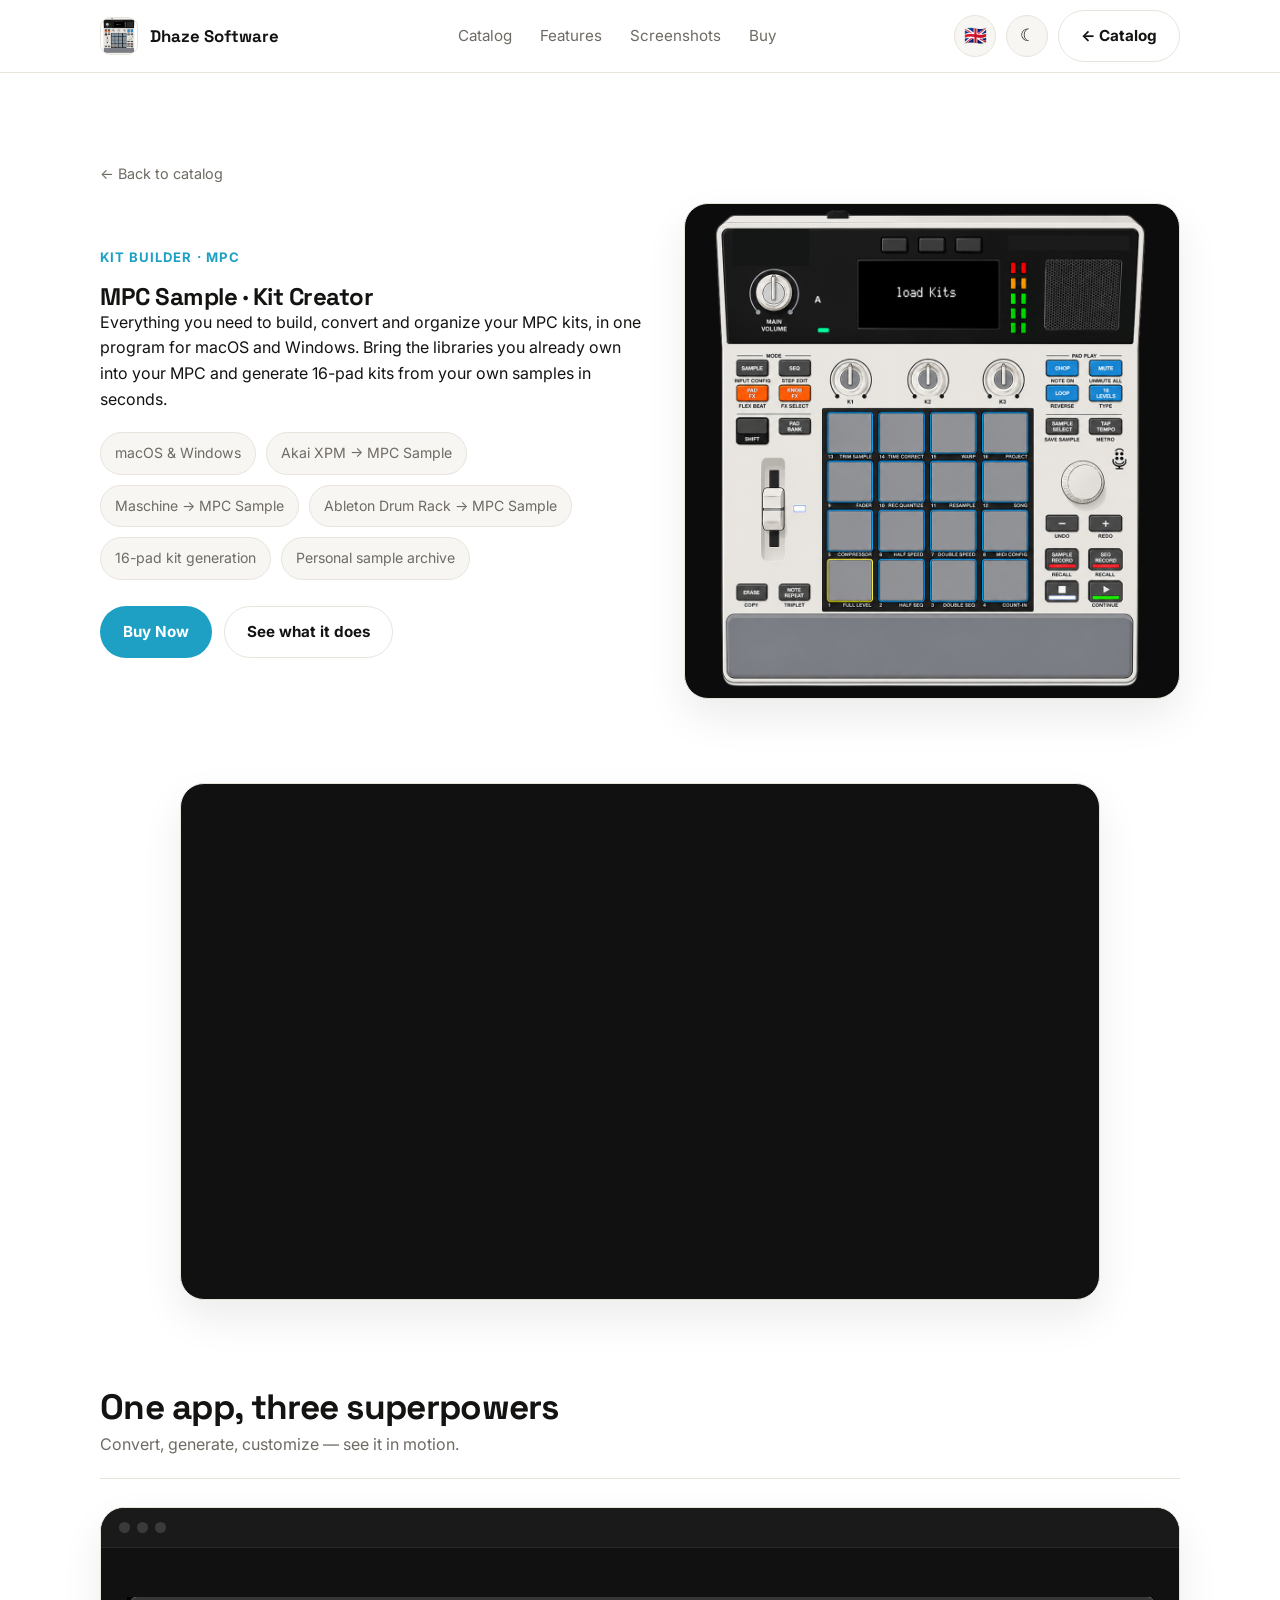
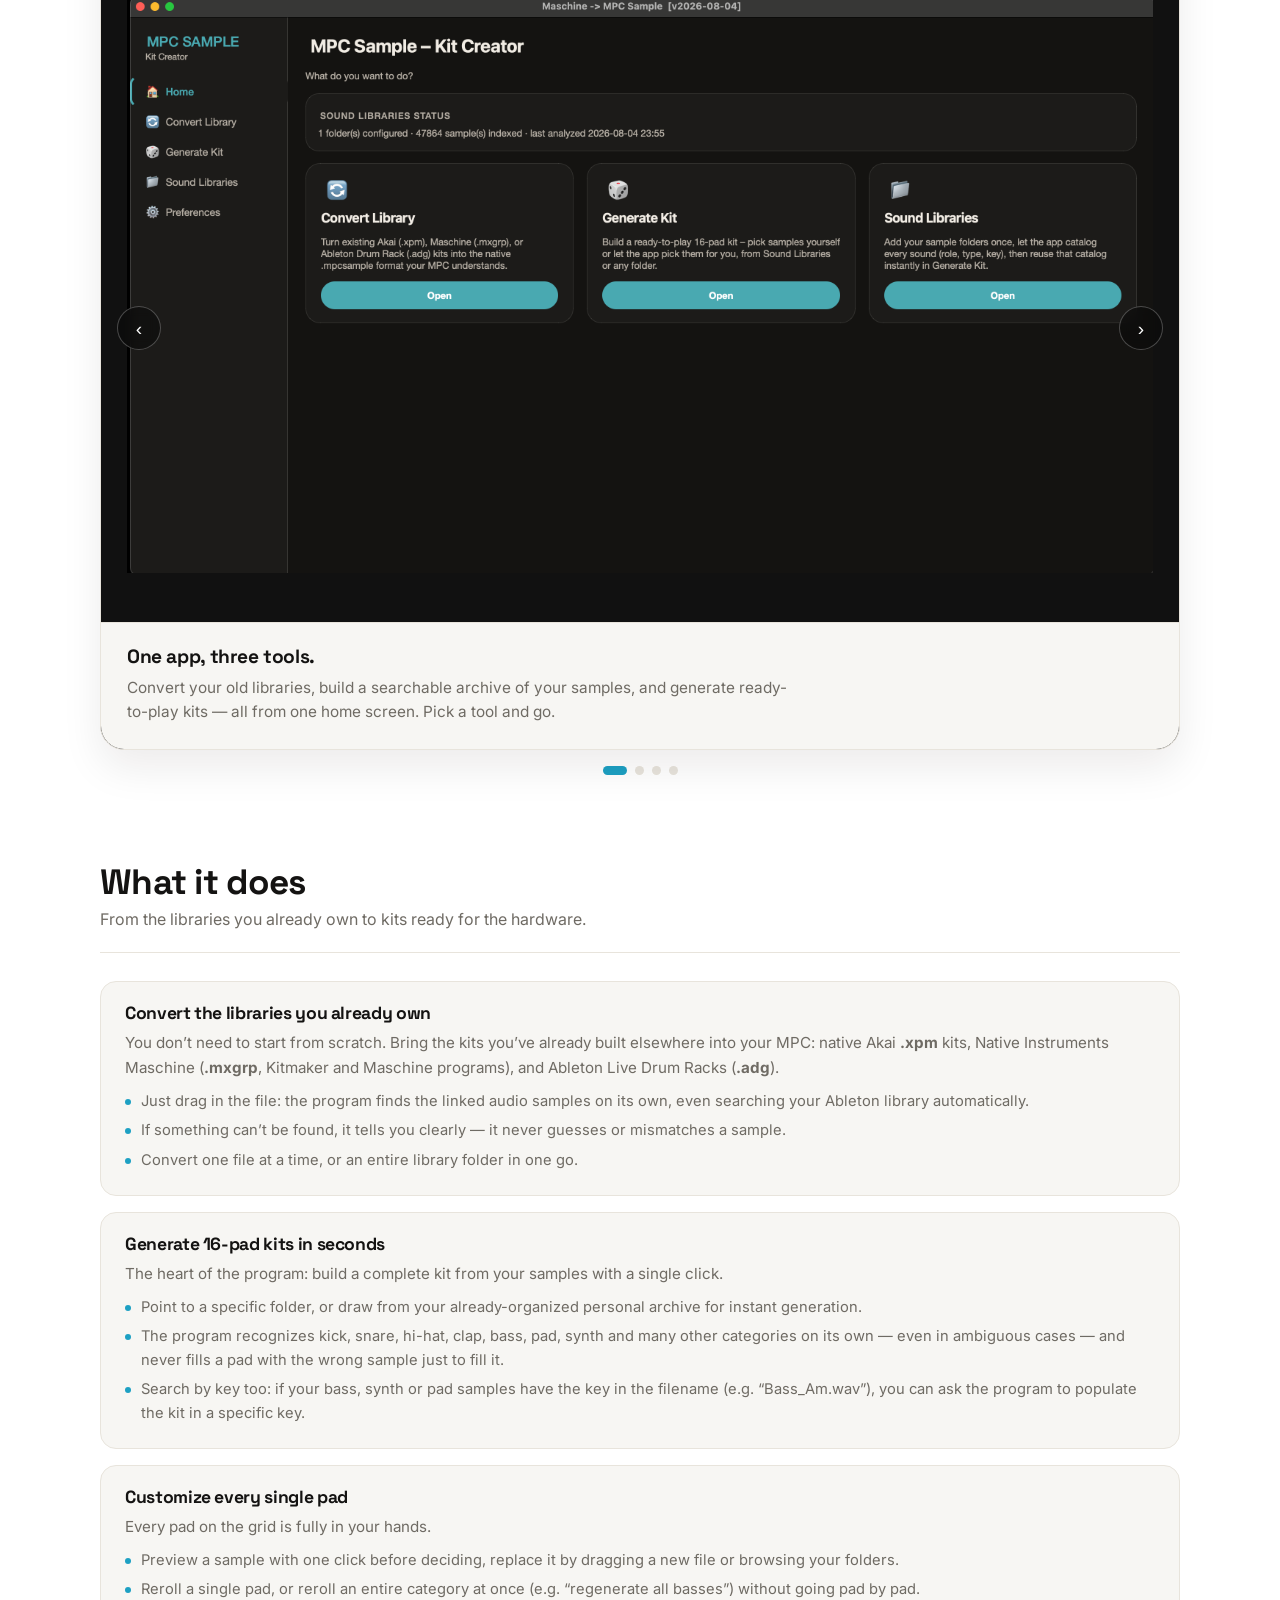
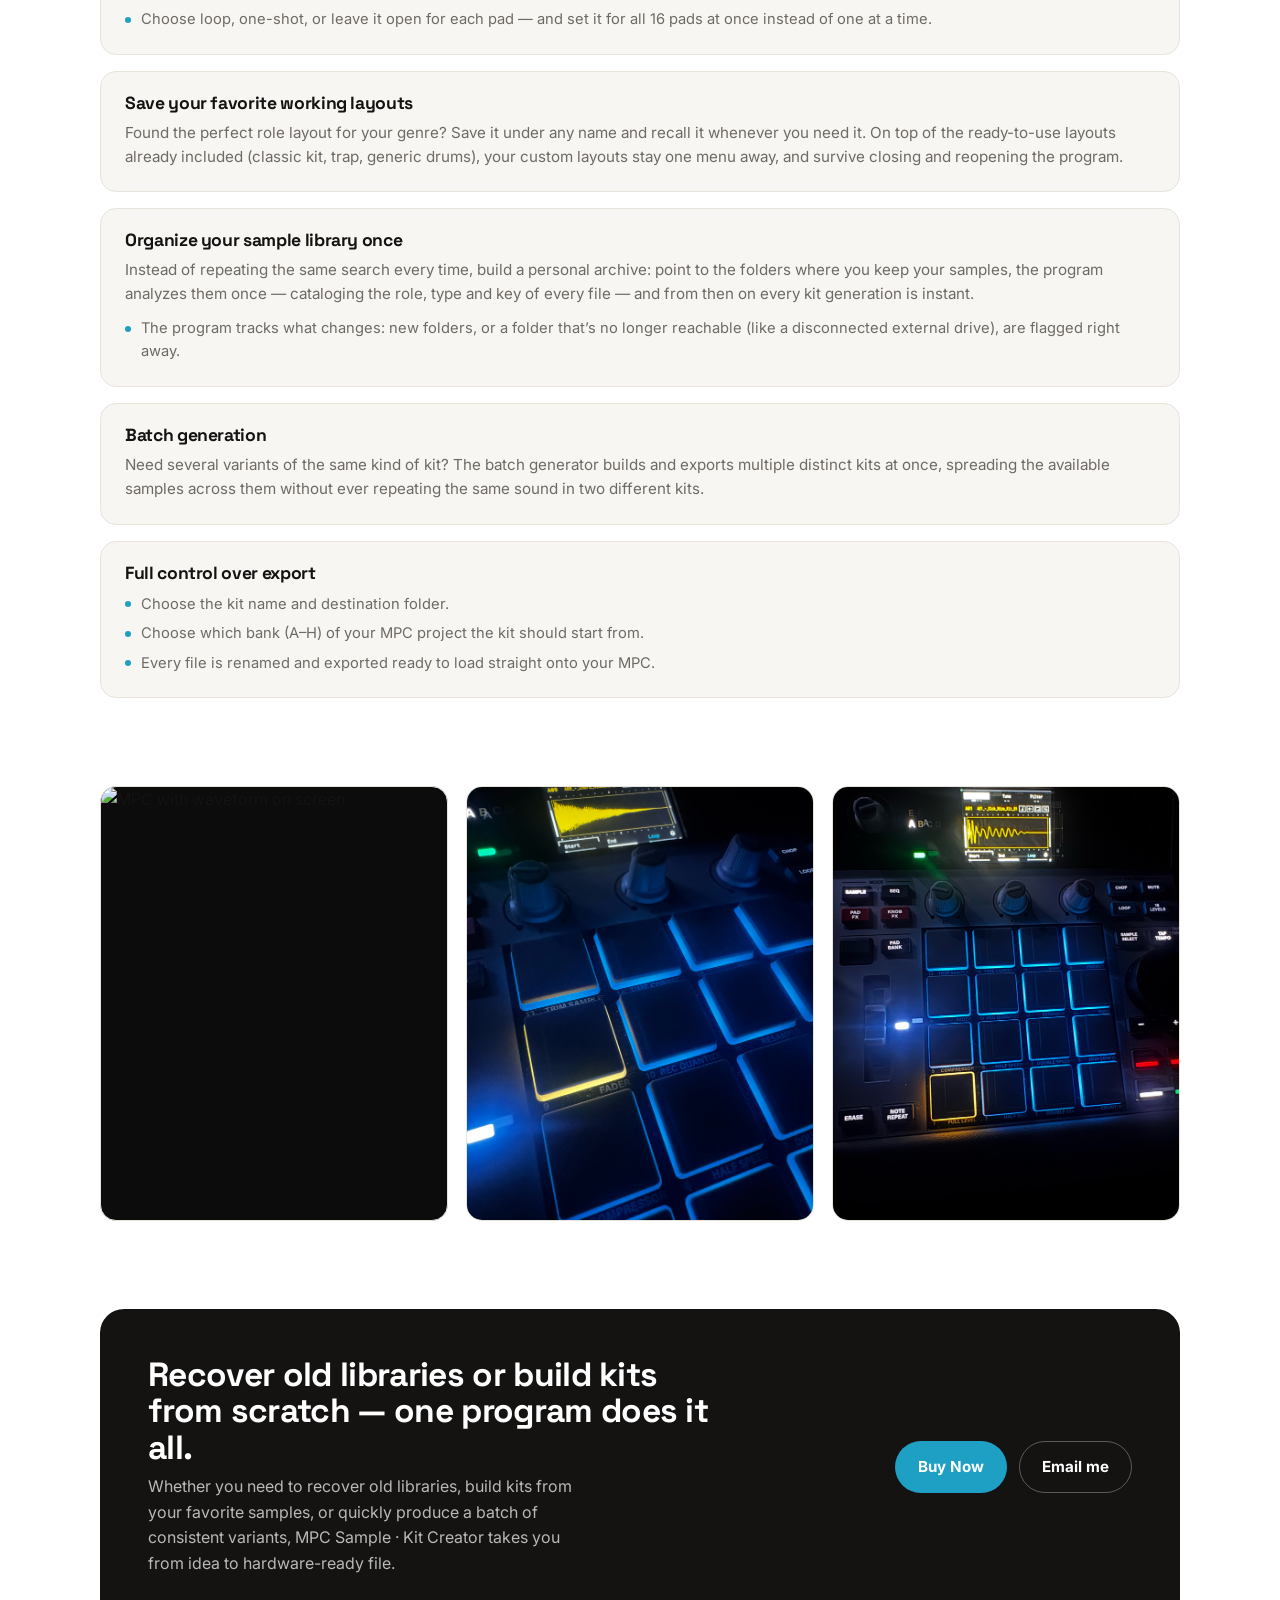
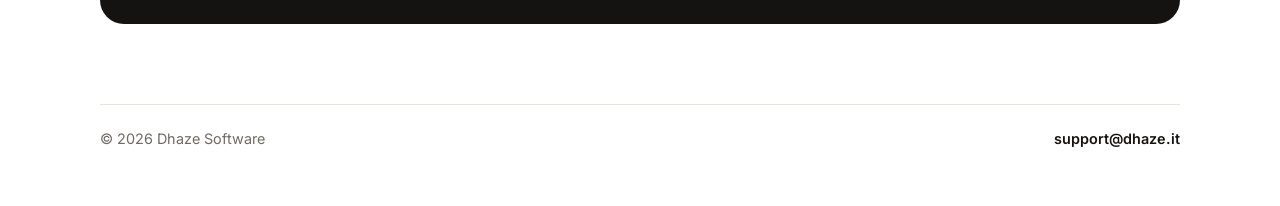
==== commit 29bc374b: "Add video section for MPC Sample Kit Creator Added a video section with an embedded YouTube video fo" ====
--- a/mpc-sample-kit-creator.html
+++ b/mpc-sample-kit-creator.html
@@ -72,7 +72,7 @@
                the query string below. All params must stay URL-encoded.
                ============================================================ -->
           <div class="btn-row">
-            <a class="btn btn-accent" href="checkout.html?product=MPC%20Sample%20Kit%20Creator&price=29&currency=EUR&paypal=https%3A%2F%2Fpaypal.me%2Fdhaze909%2F29EUR&bandcamp=https%3A%2F%2Fdhaze909.bandcamp.com%2F&back=mpc-sample-kit-creator.html&code=PizzaMPC" data-i18n="common.buyNow">
+            <a class="btn btn-accent" href="checkout.html?product=MPC%20Sample%20Kit%20Creator&price=29&currency=EUR&paypal=https%3A%2F%2Fpaypal.me%2Fdhaze909%2F29EUR&bandcamp=https%3A%2F%2Fdhaze909.bandcamp.com%2F&kofi=https%3A%2F%2Fko-fi.com%2Fs%2F409e4308f4&back=mpc-sample-kit-creator.html&code=PizzaMPC" data-i18n="common.buyNow">
               Buy Now
             </a>
             <a class="btn btn-outline" href="#features" data-i18n="product.btn.seeWhatItDoes">See what it does</a>
@@ -81,6 +81,14 @@
         <div class="cover-frame">
           <img src="assets/logo-mpc-sample-kitmaker.png" alt="MPC Sample Kit Creator" />
         </div>
+      </div>
+    </div>
+  </section>
+
+  <section class="section" id="video">
+    <div class="container">
+      <div class="video-embed">
+        <iframe src="https://www.youtube.com/embed/bia7G6Ry130?si=F70wnMXlxVwHpetL" title="MPC Sample · Kit Creator — video walkthrough" allow="accelerometer; autoplay; clipboard-write; encrypted-media; gyroscope; picture-in-picture; web-share" referrerpolicy="strict-origin-when-cross-origin" allowfullscreen loading="lazy"></iframe>
       </div>
     </div>
   </section>
@@ -231,7 +239,7 @@
           </p>
         </div>
         <div class="btn-row" style="margin-top:0;">
-          <a class="btn btn-accent" href="checkout.html?product=MPC%20Sample%20Kit%20Creator&price=29&currency=EUR&paypal=https%3A%2F%2Fpaypal.me%2Fdhaze909%2F29EUR&bandcamp=https%3A%2F%2Fdhaze909.bandcamp.com%2F&back=mpc-sample-kit-creator.html&code=PizzaMPC" data-i18n="common.buyNow">Buy Now</a>
+          <a class="btn btn-accent" href="checkout.html?product=MPC%20Sample%20Kit%20Creator&price=29&currency=EUR&paypal=https%3A%2F%2Fpaypal.me%2Fdhaze909%2F29EUR&bandcamp=https%3A%2F%2Fdhaze909.bandcamp.com%2F&kofi=https%3A%2F%2Fko-fi.com%2Fs%2F409e4308f4&back=mpc-sample-kit-creator.html&code=PizzaMPC" data-i18n="common.buyNow">Buy Now</a>
           <a class="btn btn-outline" href="mailto:support@dhaze.it?subject=MPC%20Sample%20Kit%20Creator" data-i18n="product.buy.email">Email me</a>
         </div>
       </div>
--- a/style.css
+++ b/style.css
@@ -312,6 +312,14 @@
 }
 .photo-strip img{ width:100%; height:100%; object-fit:cover; }
 
+/* ---------- product video embed ---------- */
+.video-embed{
+  position:relative; width:100%; max-width:920px; margin:0 auto;
+  aspect-ratio:16/9; border-radius:var(--radius-lg); overflow:hidden;
+  border:1px solid var(--line); background:#111; box-shadow:var(--shadow-md);
+}
+.video-embed iframe{ position:absolute; inset:0; width:100%; height:100%; border:0; }
+
 /* ---------- screenshot gallery (auto-rotating, real product UI) ---------- */
 .gallery-window{
   position:relative; border-radius:var(--radius-lg); overflow:hidden;
@@ -386,15 +394,6 @@
 
 .payment-card .field{ padding-top:2px; }
 
-.revolut-qr-block{
-  display:flex; flex-direction:column; align-items:center; gap:10px;
-  padding:18px; border-radius:var(--radius-md); background:#111;
-}
-.revolut-qr-img{
-  width:180px; height:180px; object-fit:contain; border-radius:var(--radius-sm);
-}
-.revolut-handle{ font-family:var(--font-display); font-weight:700; color:#fff; font-size:1rem; }
-
 .payment-section{ display:grid; gap:12px; padding-top:22px; border-top:1px solid var(--line); }
 .payment-section > h3{ font-size:.82rem; font-weight:700; color:var(--muted); text-transform:uppercase; letter-spacing:.06em; margin-bottom:2px; }
 
@@ -409,7 +408,7 @@
 }
 .payment-badge--paypal{ background:#003087; color:#fff; }
 .payment-badge--bandcamp{ background:var(--accent); color:var(--accent-ink); }
-.payment-badge--revolut{ background:#000000; color:#fff; }
+.payment-badge--kofi{ background:#13C3FF; color:#0a2e3d; }
 .payment-option-text{ display:flex; flex-direction:column; gap:3px; flex:1; }
 .payment-option-text strong{ font-size:1rem; color:var(--ink); }
 .payment-option-text span{ font-size:.86rem; color:var(--muted); }
